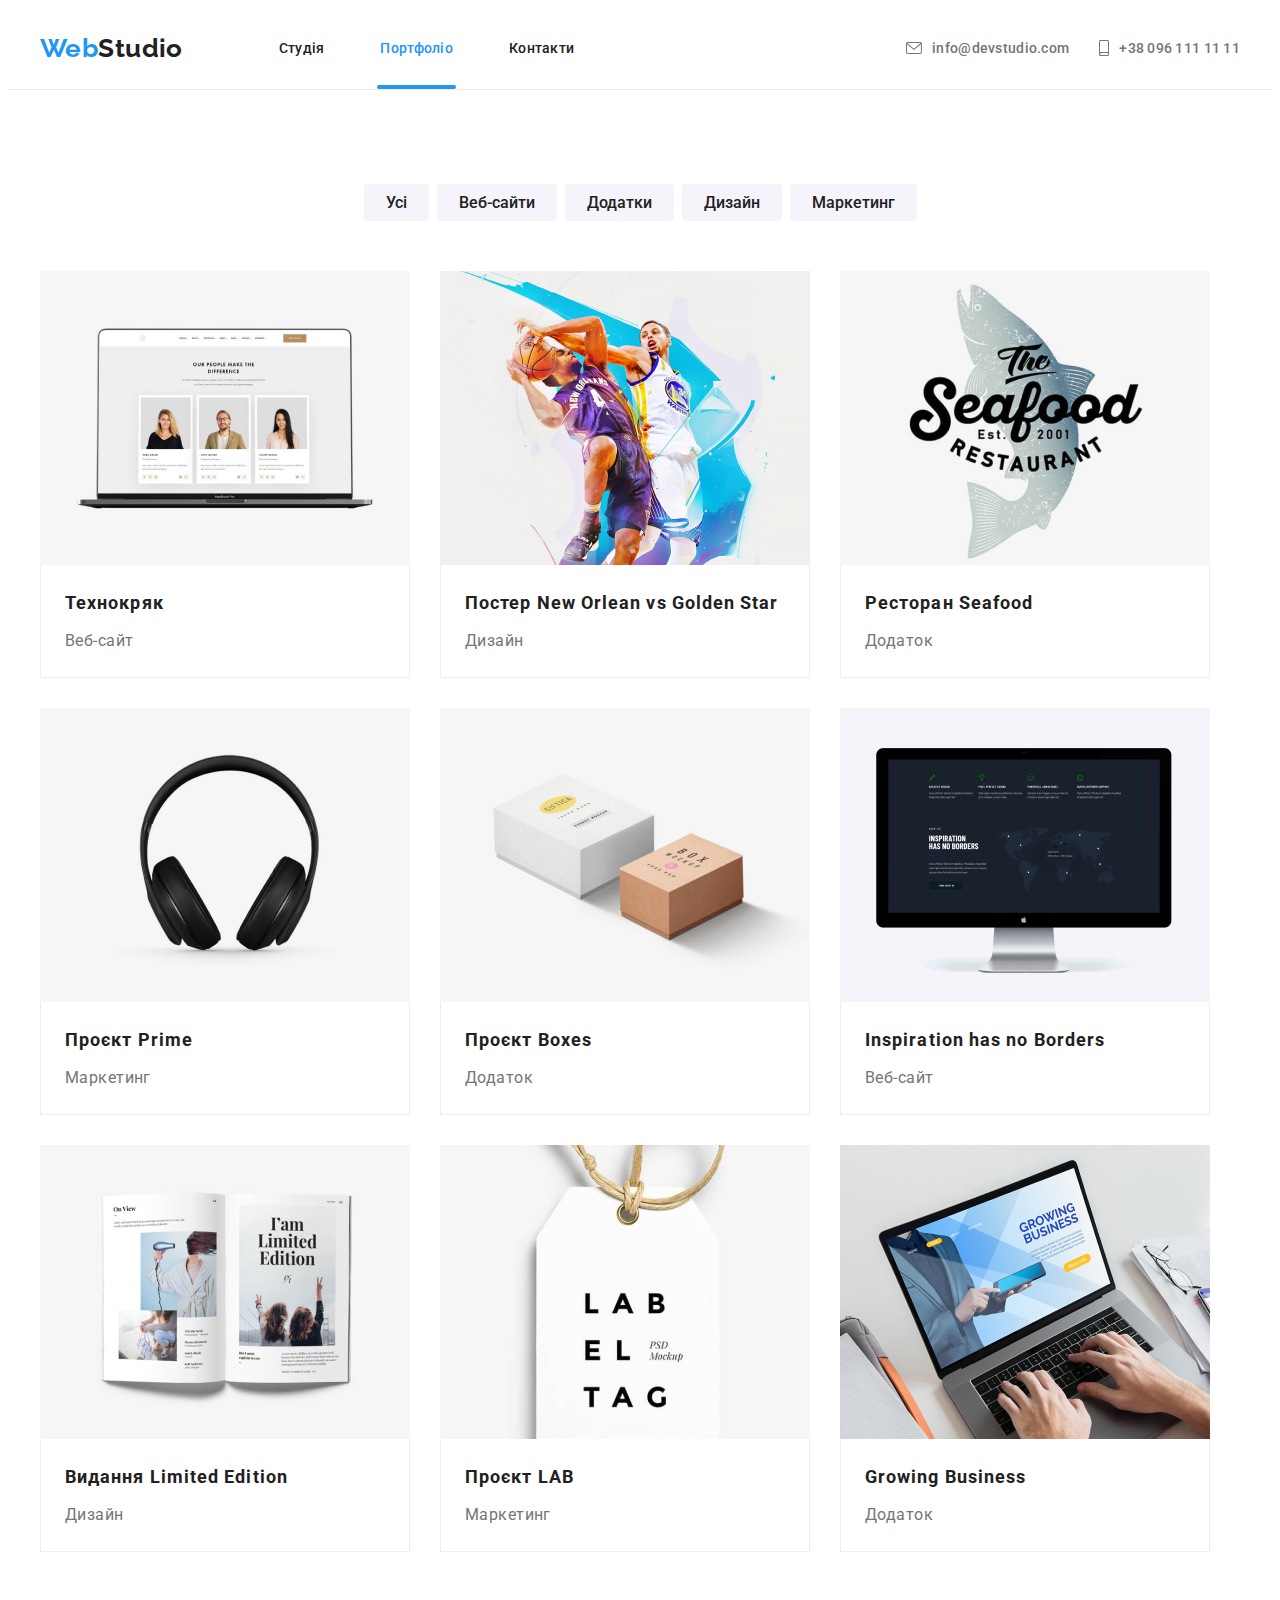
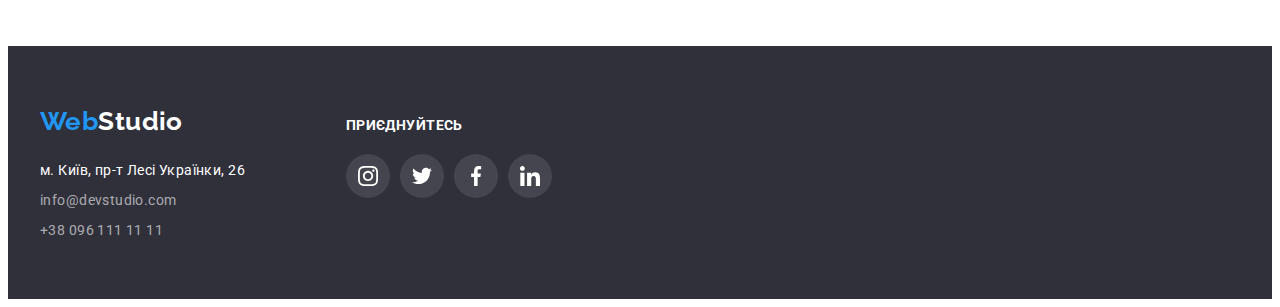
==== portfolio.html @ b985bb8c "Added files from previous homework" ====
<!DOCTYPE html>
<html lang="uk">
  <head>
    <meta charset="UTF-8" />
    <meta http-equiv="X-UA-Compatible" content="IE=edge" />
    <meta name="viewport" content="width=device-width, initial-scale=1.0" />
    <title>Portfolio</title>
    <link
      href="https://fonts.googleapis.com/css2?family=Raleway:wght@700&family=Roboto:wght@400;500;700;900&display=swap"
      rel="stylesheet"
    />
    <link
      rel="stylesheet"
      href="https://cdnjs.cloudflare.com/ajax/libs/modern-normalize/1.1.0/modern-normalize.min.css"
      integrity="sha512-wpPYUAdjBVSE4KJnH1VR1HeZfpl1ub8YT/NKx4PuQ5NmX2tKuGu6U/JRp5y+Y8XG2tV+wKQpNHVUX03MfMFn9Q=="
      crossorigin="anonymous"
      referrerpolicy="no-referrer"
    />
    <link rel="stylesheet" href="./css/styles.css" />
  </head>
  <body>
    <!-- Header -->
    <header class="page-header">
      <div class="container main-nav">
        <nav class="secondary-nav">
          <a href="./index.html" class="logo"><span>Web</span>Studio</a>
          <ul class="nav-list list">
            <li class="item">
              <a href="./index.html" class="link">Студія</a>
            </li>
            <li class="item">
              <a href="./portfolio.html" class="link current">Портфоліо</a>
            </li>
            <li class="item"><a href="" class="link">Контакти</a></li>
          </ul>
        </nav>
        <ul class="contacts-list list">
          <li class="item">
            <a href="mailto:info@devstudio.com" class="link">
              <svg width="16" height="12" class="contacts-icon">
                <use href="./images/icons.svg#icon-envelope"></use>
              </svg>
              info@devstudio.com</a
            >
          </li>
          <li class="item">
            <a href="tel:+380961111111" class="link">
              <svg width="10" height="16" class="contacts-icon">
                <use href="./images/icons.svg#icon-smartphone"></use>
              </svg>
              +38 096 111 11 11</a
            >
          </li>
        </ul>
      </div>
    </header>

    <!-- Main page -->
    <main>
      <section class="section">
        <div class="container">
          <h1 class="visually-hidden">Фільтри</h1>

          <ul class="filter-buttons list">
            <li><button class="button">Усі</button></li>
            <li><button class="button">Веб-сайти</button></li>
            <li><button class="button">Додатки</button></li>
            <li><button class="button">Дизайн</button></li>
            <li><button class="button">Маркетинг</button></li>
          </ul>

          <ul class="projects-list list">
            <li class="projects-item">
              <a href="#">
                <div class="projects-thumb">
                  <img
                    src="./images/port-img1.jpg"
                    alt="Веб-сайт Технокряк"
                    width="370"
                  />
                  <div class="projects-overlay">
                    <p class="text">
                      Ресурс пропонує комплексні пропозиції з різним рівнем
                      функціоналу та сервісів. Все це дозволить відвідувачу
                      отримати вичерпні відомості про компанію чи приватну
                      особу.
                    </p>
                  </div>
                </div>
                <div class="info">
                  <h2>Технокряк</h2>
                  <p>Веб-сайт</p>
                </div>
              </a>
            </li>
            <li class="projects-item">
              <a href="#">
                <div class="projects-thumb">
                  <img
                    src="./images/port-img2.jpg"
                    alt="Постер New Orlean vs Golden Star"
                    width="370"
                  />
                  <div class="projects-overlay">
                    <p class="text">
                      Ресурс пропонує комплексні пропозиції з різним рівнем
                      функціоналу та сервісів. Все це дозволить відвідувачу
                      отримати вичерпні відомості про компанію чи приватну
                      особу.
                    </p>
                  </div>
                </div>
                <div class="info">
                  <h2>Постер New Orlean vs Golden Star</h2>
                  <p>Дизайн</p>
                </div>
              </a>
            </li>
            <li class="projects-item">
              <a href="#">
                <div class="projects-thumb">
                  <img
                    src="./images/port-img3.jpg"
                    alt="Додаток Ресторан Seafood"
                    width="370"
                  />
                  <div class="projects-overlay">
                    <p class="text">
                      Ресурс пропонує комплексні пропозиції з різним рівнем
                      функціоналу та сервісів. Все це дозволить відвідувачу
                      отримати вичерпні відомості про компанію чи приватну
                      особу.
                    </p>
                  </div>
                </div>
                <div class="info">
                  <h2>Ресторан Seafood</h2>
                  <p>Додаток</p>
                </div>
              </a>
            </li>
            <li class="projects-item">
              <a href="#">
                <div class="projects-thumb">
                  <img
                    src="./images/port-img4.jpg"
                    alt="Проєкт Prime"
                    width="370"
                  />
                  <div class="projects-overlay">
                    <p class="text">
                      Ресурс пропонує комплексні пропозиції з різним рівнем
                      функціоналу та сервісів. Все це дозволить відвідувачу
                      отримати вичерпні відомості про компанію чи приватну
                      особу.
                    </p>
                  </div>
                </div>
                <div class="info">
                  <h2>Проєкт Prime</h2>
                  <p>Маркетинг</p>
                </div>
              </a>
            </li>
            <li class="projects-item">
              <a href="#">
                <div class="projects-thumb">
                  <img
                    src="./images/port-img5.jpg"
                    alt="Проєкт Boxes"
                    width="370"
                  />
                  <div class="projects-overlay">
                    <p class="text">
                      Ресурс пропонує комплексні пропозиції з різним рівнем
                      функціоналу та сервісів. Все це дозволить відвідувачу
                      отримати вичерпні відомості про компанію чи приватну
                      особу.
                    </p>
                  </div>
                </div>
                <div class="info">
                  <h2>Проєкт Boxes</h2>
                  <p>Додаток</p>
                </div>
              </a>
            </li>
            <li class="projects-item">
              <a href="#">
                <div class="projects-thumb">
                  <img
                    src="./images/port-img6.jpg"
                    alt="Веб-сайт Inspiration has no Borders"
                    width="370"
                  />
                  <div class="projects-overlay">
                    <p class="text">
                      Ресурс пропонує комплексні пропозиції з різним рівнем
                      функціоналу та сервісів. Все це дозволить відвідувачу
                      отримати вичерпні відомості про компанію чи приватну
                      особу.
                    </p>
                  </div>
                </div>
                <div class="info">
                  <h2>Inspiration has no Borders</h2>
                  <p>Веб-сайт</p>
                </div>
              </a>
            </li>
            <li class="projects-item">
              <a href="#">
                <div class="projects-thumb">
                  <img
                    src="./images/port-img7.jpg"
                    alt="Дизайн Видання Limited Edition"
                    width="370"
                  />
                  <div class="projects-overlay">
                    <p class="text">
                      Ресурс пропонує комплексні пропозиції з різним рівнем
                      функціоналу та сервісів. Все це дозволить відвідувачу
                      отримати вичерпні відомості про компанію чи приватну
                      особу.
                    </p>
                  </div>
                </div>
                <div class="info">
                  <h2>Видання Limited Edition</h2>
                  <p>Дизайн</p>
                </div>
              </a>
            </li>
            <li class="projects-item">
              <a href="#">
                <div class="projects-thumb">
                  <img
                    src="./images/port-img8.jpg"
                    alt="Проєкт LAB"
                    width="370"
                  />
                  <div class="projects-overlay">
                    <p class="text">
                      Ресурс пропонує комплексні пропозиції з різним рівнем
                      функціоналу та сервісів. Все це дозволить відвідувачу
                      отримати вичерпні відомості про компанію чи приватну
                      особу.
                    </p>
                  </div>
                </div>
                <div class="info">
                  <h2>Проєкт LAB</h2>
                  <p>Маркетинг</p>
                </div>
              </a>
            </li>
            <li class="projects-item">
              <a href="#">
                <div class="projects-thumb">
                  <img
                    src="./images/port-img9.jpg"
                    alt="Додаток Growing Business"
                    width="370"
                  />
                  <div class="projects-overlay">
                    <p class="text">
                      Ресурс пропонує комплексні пропозиції з різним рівнем
                      функціоналу та сервісів. Все це дозволить відвідувачу
                      отримати вичерпні відомості про компанію чи приватну
                      особу.
                    </p>
                  </div>
                </div>
                <div class="info">
                  <h2>Growing Business</h2>
                  <p>Додаток</p>
                </div>
              </a>
            </li>
          </ul>
        </div>
      </section>
    </main>

    <!-- Footer -->
    <footer class="page-footer">
      <div class="container footer-content">
        <div class="address-wrap">
          <a href="./index.html" class="logo"><span>Web</span>Studio</a>
          <address>
            <ul class="contacts list">
              <li>
                <a
                  href="https://goo.gl/maps/9UR91L7CwCxcRUuD7"
                  target="_blank"
                  rel="noopener noreferrer nofollow"
                  class="location"
                  >м. Київ, пр-т Лесі Українки, 26</a
                >
              </li>
              <li>
                <a href="mailto:info@devstudio.com">info@devstudio.com</a>
              </li>
              <li><a href="tel:+380961111111">+38 096 111 11 11</a></li>
            </ul>
          </address>
        </div>
        <div class="footer-social-links">
          <p class="call">приєднуйтесь</p>
          <ul class="list social-list footer-social-list">
            <li>
              <a href="#" class="link" aria-label="Instagram">
                <svg width="20" height="20">
                  <use href="./images/icons.svg#icon-instagram"></use>
                </svg>
              </a>
            </li>
            <li>
              <a href="#" class="link" aria-label="Twitter">
                <svg width="20" height="20">
                  <use href="./images/icons.svg#icon-twitter"></use>
                </svg>
              </a>
            </li>
            <li>
              <a href="#" class="link" aria-label="Facebook">
                <svg width="20" height="20">
                  <use href="./images/icons.svg#icon-facebook"></use>
                </svg>
              </a>
            </li>
            <li>
              <a href="#" class="link" aria-label="LinkedIn">
                <svg width="20" height="20">
                  <use href="./images/icons.svg#icon-linkedin"></use>
                </svg>
              </a>
            </li>
          </ul>
        </div>
      </div>
    </footer>
  </body>
</html>
---- css/styles.css ----
:root {
  --accent-color: #2196f3;
  --title-color: #212121;
  --text-color: #757575;
  --white-text: #fff;
  --primary-background-color: #fff;
  --secondary-background-color: #f5f4fa;
  --dark-background-color: #2f303a;
  --header-border-color: #ececec;
  --portfolio-item-border-color: #eeeeee;
  --social-links-color: #afb1b8;
  --timing-function: cubic-bezier(0.4, 0, 0.2, 1);
}

body {
  font-family: "Roboto", sans-serif;
  color: var(--text-color);
  font-size: 14px;
  letter-spacing: 0.03em;
}

a {
  text-decoration: none;
}
h1,
h2,
h3,
h4,
p {
  margin: 0;
}
img {
  display: block;
}
.list {
  list-style: none;
  padding: 0;
  margin: 0;
}

.container {
  width: 1200px;
  padding: 0 15px;
  margin: 0 auto;
}

.section {
  padding-top: 94px;
  padding-bottom: 94px;
}

.visually-hidden {
  position: absolute;
  white-space: nowrap;
  width: 1px;
  height: 1px;
  overflow: hidden;
  border: 0;
  padding: 0;
  clip: rect(0 0 0 0);
  clip-path: inset(50%);
  margin: -1px;
}

/* Header */
.page-header {
  border-bottom: 1px solid var(--header-border-color);
}
.main-nav {
  display: flex;
  align-items: center;
}
.secondary-nav {
  display: flex;
  align-items: center;
}

.logo {
  margin-right: 93px;
  color: var(--title-color);
  font-family: "Raleway", sans-serif;

  font-weight: 700;
  font-size: 26px;
  line-height: 1.2;
}
.logo span {
  color: var(--accent-color);
}
.page-header .logo {
  padding: 24px 0;
}
.page-header .link {
  font-weight: 500;
  line-height: 1.2;
  letter-spacing: 0.02em;
  transition: color 250ms var(--timing-function);
}
.page-header .link:hover,
.page-header .link:focus {
  color: var(--accent-color);
}
.nav-list {
  display: flex;
  gap: 50px;
}
.nav-list .link {
  position: relative;
  display: block;
  padding: 32px 3px;
  color: var(--title-color);
}
.nav-list .link.current {
  color: var(--accent-color);
}
.nav-list .link.current::after {
  position: absolute;
  content: "";
  /* display: block; */
  left: 0;
  bottom: 0;
  width: 100%;
  height: 4px;
  background-color: var(--accent-color);
  border-radius: 2px;
}
.contacts-list {
  display: flex;
  gap: 30px;
  margin-left: auto;
}
.contacts-list .link {
  display: flex;
  align-items: center;
  padding: 32px 0;
  color: var(--text-color);
}
.contacts-icon {
  margin-right: 10px;
  fill: currentColor;
}

/* Section Hero */
.hero {
  min-height: 600px;
  max-width: 1600px;
  display: flex;
  flex-direction: column;
  justify-content: center;
  align-items: center;
  margin: 0 auto;

  background-image: linear-gradient(
      to right,
      rgba(47, 48, 58, 0.4),
      rgba(47, 48, 58, 0.4)
    ),
    url(../images/hero-img.jpg);
  background-size: cover;
  background-position: center;
  background-repeat: no-repeat;
  background-color: #c4c4c4;
  text-align: center;
}
.hero .heading {
  width: 696px;
  margin: 0 auto 30px auto;

  color: var(--white-text);
  font-weight: 900;
  font-size: 44px;
  line-height: 1.4;
  letter-spacing: 0.06em;
  text-transform: uppercase;
  text-align: center;
}
.primary-button {
  height: 50px;
  width: 216px;
  display: flex;
  justify-content: center;
  align-items: center;
  margin: 0 auto;

  background-color: #188ce8;
  color: var(--white-text);
  font-family: inherit;
  border-radius: 4px;
  border: none;
  box-shadow: 0px 4px 4px rgba(0, 0, 0, 0.15);
  transition: background-color 250ms var(--timing-function);

  font-weight: 700;
  font-size: 16px;
  line-height: 1.9;
  text-align: center;
  letter-spacing: 0.06em;
}
.primary-button:hover,
.primary-button:focus {
  background-color: var(--accent-color);
  cursor: pointer;
}

/* Section Advantages */
.advantages {
  padding-bottom: 0;
}
.advantages-list {
  display: flex;
  column-gap: 30px;
}
.advantages-list .item {
  flex-basis: calc((100% - 90px) / 4);
}
.advantages-list .icon-wrap {
  width: 270px;
  height: 120px;
  display: flex;
  justify-content: center;
  align-items: center;
  margin-bottom: 30px;

  background-color: var(--secondary-background-color);
  border-radius: 4px;
  text-align: center;
}
.advantages .subtitle {
  margin-bottom: 10px;
  color: var(--title-color);

  font-weight: 700;
  font-size: 14px;
  line-height: 1.2;
}
.advantages .text {
  line-height: 1.7;
}

/* What do we do */
.sub-heading {
  margin-bottom: 50px;
  color: var(--title-color);

  font-weight: 700;
  font-size: 36px;
  line-height: 1.2;
  text-align: center;
}
.working-list {
  display: flex;
  column-gap: 30px;
}
.working-list .item {
  position: relative;
  flex-grow: 1;
}
.working-list .img-content {
  position: absolute;
  bottom: 0;
  left: 0;
  width: 100%;
  height: 70px;
  display: flex;
  justify-content: center;
  align-items: center;

  background-color: rgba(47, 48, 58, 0.8);
}
.img-content p {
  color: var(--white-text);
  font-weight: 700;
  text-transform: uppercase;
}

/* Our team */
.team {
  background-color: var(--secondary-background-color);
}
.team-list {
  display: flex;
  column-gap: 30px;
}
.team-list .item {
  flex-basis: calc((100% - 90px) / 4);
  box-shadow: 0px 1px 3px rgba(0, 0, 0, 0.12), 0px 1px 1px rgba(0, 0, 0, 0.14),
    0px 2px 1px rgba(0, 0, 0, 0.2);
  border-radius: 0px 0px 4px 4px;
}
.team-list .info {
  padding: 30px 32px;

  background-color: var(--primary-background-color);
  text-align: center;
  border-radius: 0px 0px 4px 4px;
}
.team h3 {
  margin-bottom: 10px;
  color: var(--title-color);

  font-weight: 500;
  font-size: 16px;
  line-height: 1.2;
}
.team p {
  margin-bottom: 16px;
  font-size: 16px;
  line-height: 1.2;
}
.social-list {
  display: flex;
  justify-content: center;
  column-gap: 10px;
}
.social-list .link {
  width: 44px;
  height: 44px;
  display: flex;
  justify-content: center;
  align-items: center;

  fill: var(--social-links-color);
  border-radius: 50%;
  transition: background-color 250ms var(--timing-function),
    fill 250ms var(--timing-function);
}
.social-list .link:hover,
.social-list .link:focus {
  background-color: var(--accent-color);
  fill: var(--white-text);
}

/* Clients */
.clients-list {
  display: flex;
  column-gap: 30px;
}
.clients-list .link {
  width: 170px;
  height: 92px;
  display: flex;
  justify-content: center;
  align-items: center;

  border: 1px solid var(--social-links-color);
  border-radius: 4px;
  fill: var(--social-links-color);
  transition: border-color 250ms var(--timing-function),
    fill 250ms var(--timing-function);
}
.clients-list .link:hover,
.clients-list .link:focus {
  border-color: var(--accent-color);
  fill: var(--accent-color);
}
/* Footer */
.page-footer {
  padding-top: 60px;
  padding-bottom: 60px;
  background-color: var(--dark-background-color);
}
.page-footer .logo {
  display: inline-block;
  margin-bottom: 20px;

  color: var(--white-text);
}
.contacts li:not(:last-child) {
  margin-bottom: 9px;
}
.contacts li {
  height: 21px;
}
.contacts a {
  color: rgba(255, 255, 255, 0.6);
  font-style: normal;

  line-height: 24px;
  transition: color 250ms var(--timing-function);
}
.contacts .location {
  color: var(--white-text);
}
.contacts a:hover,
.contacts a:focus {
  color: var(--accent-color);
}
.footer-content {
  display: flex;
}
.address-wrap {
  margin-right: 70px;
}
.footer-social-links .call {
  margin-bottom: 20px;
  text-transform: uppercase;
  font-weight: 700;
  line-height: 1.14;
  color: var(--white-text);
}
.footer-social-list .link {
  fill: var(--white-text);
  background-color: rgba(255, 255, 255, 0.1);
}
.footer-social-links {
  margin-top: 12px;
}

/* Portfolio */
.filter-buttons {
  display: flex;
  justify-content: center;
  margin-bottom: 50px;
  column-gap: 8px;
}

.filter-buttons .button {
  padding: 6px 22px;
  background-color: var(--secondary-background-color);
  color: var(--title-color);
  font-family: inherit;
  border: none;
  border-radius: 4px;

  font-weight: 500;
  font-size: 16px;
  line-height: 1.6;
  text-align: center;
  cursor: pointer;
  transition: background-color 250ms var(--timing-function),
    color 250ms var(--timing-function), box-shadow 250ms var(--timing-function);
}

.filter-buttons .button:hover,
.filter-buttons .butto:focus {
  background-color: var(--accent-color);
  color: var(--white-text);
  box-shadow: 0px 3px 1px rgba(0, 0, 0, 0.1), 0px 1px 2px rgba(0, 0, 0, 0.08),
    0px 2px 2px rgba(0, 0, 0, 0.12);
}

.projects-list {
  display: flex;
  flex-wrap: wrap;
  gap: 30px;
}

.projects-list .item {
  flex-grow: 1;
  transition: box-shadow 250ms var(--timing-function);
}
.projects-item:hover,
.projects-item:focus {
  box-shadow: 0px 1px 1px rgba(0, 0, 0, 0.12), 0px 4px 4px rgba(0, 0, 0, 0.06),
    1px 4px 6px rgba(0, 0, 0, 0.16);
}
.projects-list .info {
  padding: 20px 24px;
  border: 1px solid var(--portfolio-item-border-color);
  border-top: none;
}
.projects-list h2 {
  margin-bottom: 4px;
  color: var(--title-color);
  font-weight: 700;
  font-size: 18px;
  line-height: 2;
  letter-spacing: 0.06em;
}
.projects-list p {
  color: var(--text-color);
  font-size: 16px;
  line-height: 2;
}
.projects-thumb {
  position: relative;
  overflow: hidden;
}
.projects-overlay {
  position: absolute;
  left: 0;
  bottom: 0;
  width: 100%;
  height: 100%;
  padding: 63px 24px;
  background-color: rgba(33, 150, 243, 0.9);
  transform: translateY(100%);
  transition: transform 250ms var(--timing-function);
}
.projects-thumb .text {
  color: var(--white-text);
  font-size: 18px;
  line-height: 1.55;
}
.projects-item:hover .projects-overlay {
  transform: translateY(0);
}

/* Backdrop and modal */
.backdrop {
  position: fixed;
  display: flex;
  justify-content: center;
  align-items: center;
  top: 0;
  left: 0;
  width: 100%;
  height: 100%;
  background-color: rgba(0, 0, 0, 0.2);
  z-index: 1;
  opacity: 1;
  transition: opacity 250ms var(--timing-function);
}
.backdrop.is-hidden {
  opacity: 0;
  pointer-events: none;
}
.backdrop.is-hidden .modal {
  transform: scale(1.1);
}
.modal {
  position: relative;
  min-width: 528px;
  min-height: 581px;
  background-color: var(--primary-background-color);
  box-shadow: 0px 1px 3px rgba(0, 0, 0, 0.12), 0px 1px 1px rgba(0, 0, 0, 0.14),
    0px 2px 1px rgba(0, 0, 0, 0.2);
  border-radius: 4px;

  transform: scale(1);
  transition: transform 250ms var(--timing-function);
}
.close-button {
  position: absolute;
  top: 8px;
  right: 8px;
  display: flex;
  justify-content: center;
  align-items: center;
  width: 30px;
  height: 30px;
  border-radius: 50%;
  background-color: inherit;
  border: 1px solid rgba(0, 0, 0, 0.1);
  cursor: pointer;
}
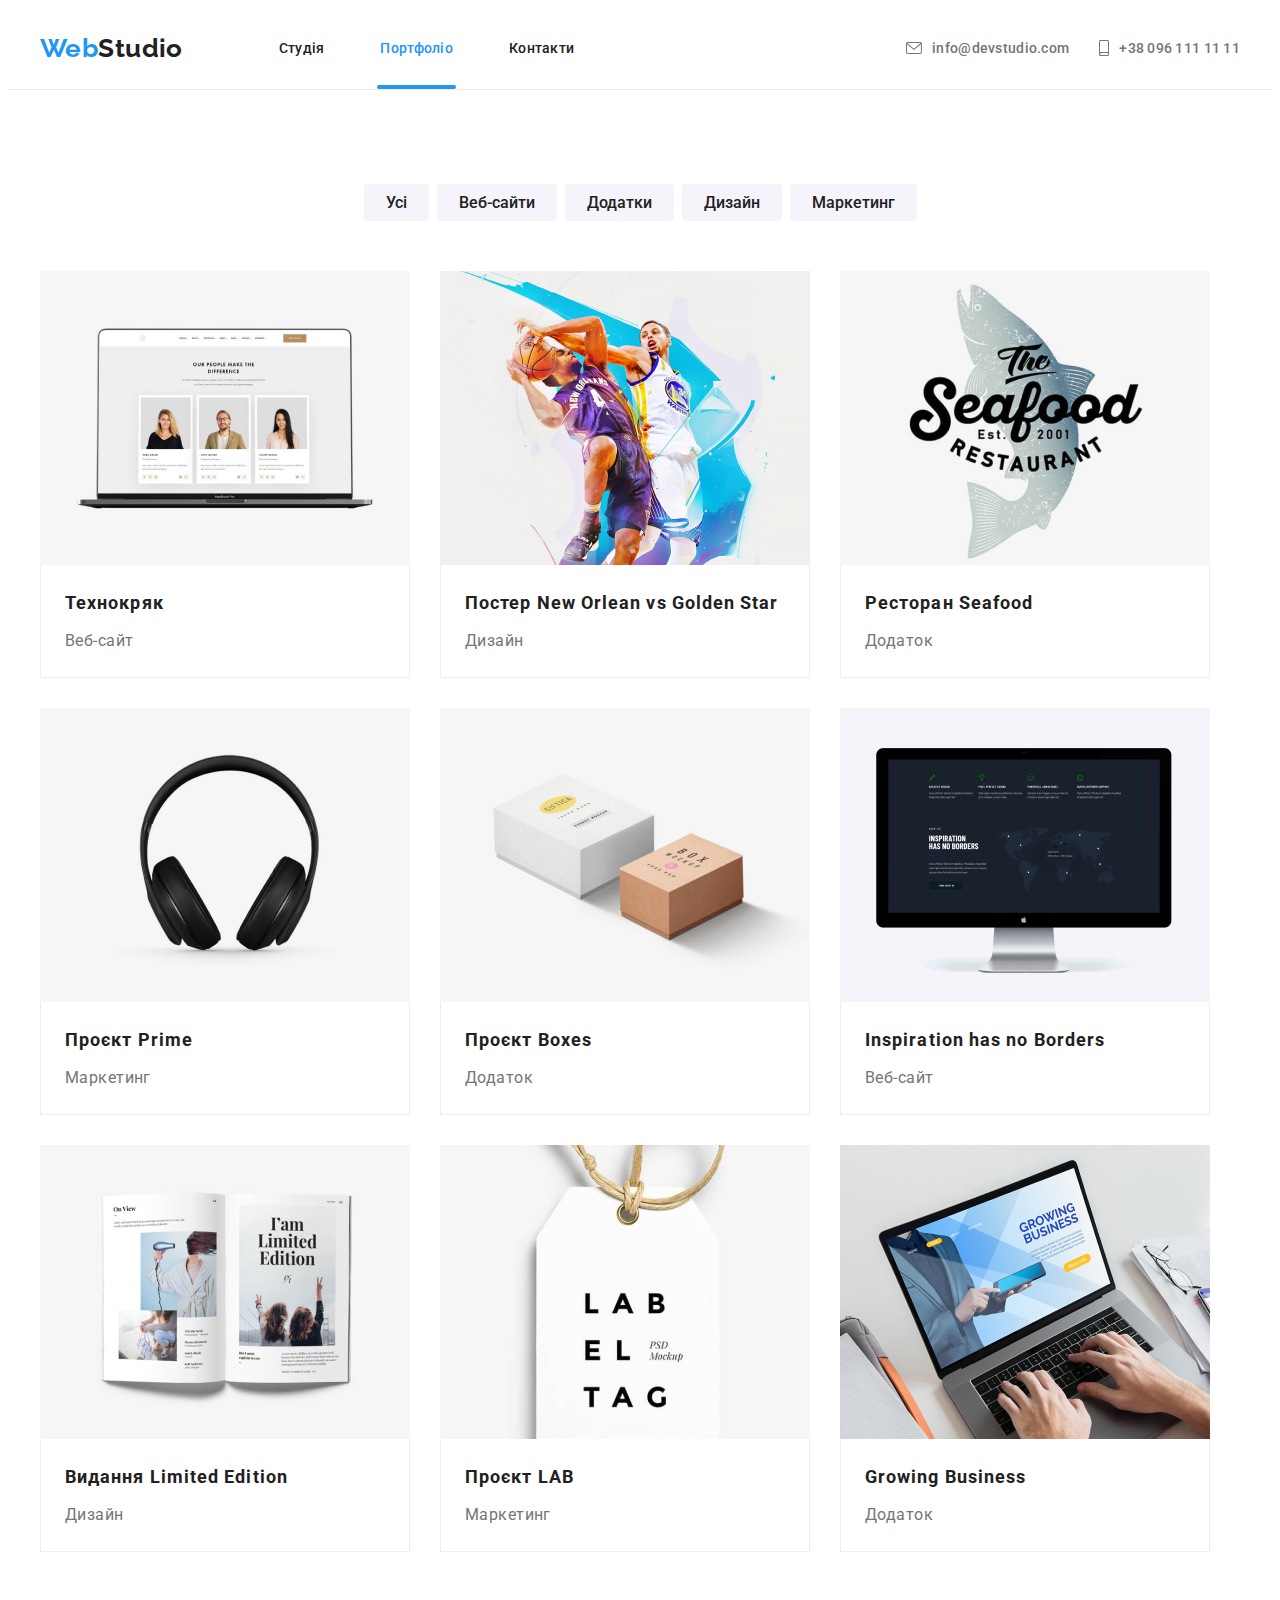
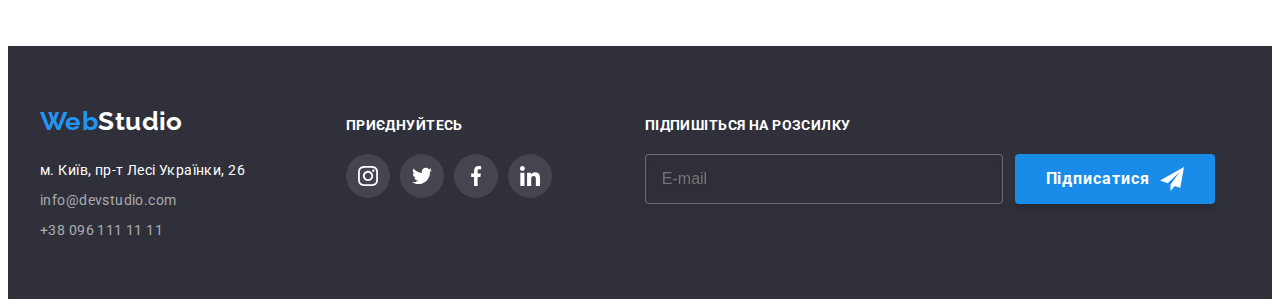
==== commit 8910dec7: "Added subscription section in footer" ====
--- a/portfolio.html
+++ b/portfolio.html
@@ -306,7 +306,7 @@
           </address>
         </div>
         <div class="footer-social-links">
-          <p class="call">приєднуйтесь</p>
+          <p class="footer-title">приєднуйтесь</p>
           <ul class="list social-list footer-social-list">
             <li>
               <a href="#" class="link" aria-label="Instagram">
@@ -338,6 +338,15 @@
             </li>
           </ul>
         </div>
+        <div class="subscription-section">
+          <p class="footer-title">Підпишіться на розсилку</p>
+          <form class="footer-form">
+            <input type="mail" placeholder="E-mail" class="email-input" />
+            <button type="button" class="primary-button footer-button">
+              Підписатися
+            </button>
+          </form>
+        </div>
       </div>
     </footer>
   </body>
--- a/css/styles.css
+++ b/css/styles.css
@@ -10,6 +10,7 @@
   --portfolio-item-border-color: #eeeeee;
   --social-links-color: #afb1b8;
   --timing-function: cubic-bezier(0.4, 0, 0.2, 1);
+  --form-input-color: rgba(33, 33, 33, 0.2);
 }
 
 body {
@@ -162,9 +163,15 @@
   background-color: #c4c4c4;
   text-align: center;
 }
+.hero-section {
+  display: flex;
+  flex-direction: column;
+  justify-content: center;
+  align-items: center;
+}
 .hero .heading {
   width: 696px;
-  margin: 0 auto 30px auto;
+  margin-bottom: 30px;
 
   color: var(--white-text);
   font-weight: 900;
@@ -180,7 +187,7 @@
   display: flex;
   justify-content: center;
   align-items: center;
-  margin: 0 auto;
+  padding: 0;
 
   background-color: #188ce8;
   color: var(--white-text);
@@ -193,7 +200,6 @@
   font-weight: 700;
   font-size: 16px;
   line-height: 1.9;
-  text-align: center;
   letter-spacing: 0.06em;
 }
 .primary-button:hover,
@@ -389,9 +395,11 @@
   display: flex;
 }
 .address-wrap {
+  display: flex;
+  flex-direction: column;
   margin-right: 70px;
 }
-.footer-social-links .call {
+.footer-title {
   margin-bottom: 20px;
   text-transform: uppercase;
   font-weight: 700;
@@ -403,9 +411,42 @@
   background-color: rgba(255, 255, 255, 0.1);
 }
 .footer-social-links {
+  margin-right: 93px;
   margin-top: 12px;
 }
-
+.subscription-section {
+  margin-top: 12px;
+}
+.footer-form {
+  width: 570px;
+  display: flex;
+  gap: 12px;
+  justify-content: space-between;
+}
+.email-input {
+  flex: 1 1 auto;
+  padding: 15px 16px;
+  background-color: transparent;
+  border: 1px solid rgba(255, 255, 255, 0.3);
+  filter: drop-shadow(0px 4px 4px rgba(0, 0, 0, 0.15));
+  border-radius: 4px;
+  color: var(--white-text);
+}
+.email-input::placeholder {
+  font-size: 16px;
+}
+.footer-button {
+  width: 200px;
+  margin: 0;
+}
+.footer-button::after {
+  content: "";
+  width: 24px;
+  height: 24px;
+  margin-left: 10px;
+  background-image: url(../images/send-icon.svg);
+  background-size: contain;
+}
 /* Portfolio */
 .filter-buttons {
   display: flex;
@@ -522,6 +563,7 @@
   position: relative;
   min-width: 528px;
   min-height: 581px;
+  padding: 40px;
   background-color: var(--primary-background-color);
   box-shadow: 0px 1px 3px rgba(0, 0, 0, 0.12), 0px 1px 1px rgba(0, 0, 0, 0.14),
     0px 2px 1px rgba(0, 0, 0, 0.2);
@@ -544,3 +586,105 @@
   border: 1px solid rgba(0, 0, 0, 0.1);
   cursor: pointer;
 }
+.close-button:hover,
+.close-button:focus {
+  fill: var(--accent-color);
+}
+.form {
+  display: flex;
+  flex-direction: column;
+  align-items: center;
+  justify-content: center;
+}
+.form-field {
+  width: 100%;
+  display: flex;
+  flex-direction: column;
+  margin-bottom: 10px;
+  cursor: pointer;
+}
+.form-title {
+  margin-bottom: 12px;
+  font-weight: 700;
+  font-size: 20px;
+  line-height: 1.15;
+  color: var(--title-color);
+  text-align: center;
+}
+.form-label {
+  margin-bottom: 4px;
+  font-size: 12px;
+  line-height: 1.16;
+  letter-spacing: 0.01em;
+}
+.input-wrap {
+  position: relative;
+  display: flex;
+  flex-direction: column;
+}
+.form-input {
+  padding: 11px 12px;
+  padding-left: 42px;
+  border: 1px solid var(--form-input-color);
+  border-radius: 4px;
+  cursor: pointer;
+}
+.form-field:focus-within .icon {
+  fill: var(--accent-color);
+}
+.form-field:focus-within .form-input,
+.form-field:focus-within .comment {
+  border: 1px solid var(--accent-color);
+  outline: 0px solid var(--white-text);
+}
+.input-wrap .icon {
+  position: absolute;
+  top: 50%;
+  left: 12px;
+  transform: translateY(-50%);
+}
+.form-field .comment {
+  resize: none;
+  min-height: 120px;
+  padding: 12px 16px;
+  border: 1px solid var(--form-input-color);
+  border-radius: 4px;
+  cursor: pointer;
+}
+.form-field .comment::placeholder {
+  font-size: 12px;
+  line-height: 1.16;
+  letter-spacing: 0.01em;
+
+  color: rgba(117, 117, 117, 0.5);
+}
+
+.policy-field {
+  display: flex;
+  align-items: center;
+  margin: 10px auto 30px;
+}
+.policy-input {
+  appearance: none;
+  margin-right: 8px;
+}
+.policy-label {
+  line-height: 1.7;
+  margin-right: 6px;
+}
+.policy-link {
+  text-decoration-line: underline;
+  color: var(--accent-color);
+}
+.checkbox-icon {
+  width: 16px;
+  height: 15px;
+  background-image: url(../images/uncheck-icon.svg);
+  background-size: contain;
+  margin-right: 7px;
+}
+.policy-input:checked + .checkbox-icon {
+  background-color: var(--accent-color);
+  background-image: url(../images/check-icon.svg);
+  border-radius: 2px;
+}
